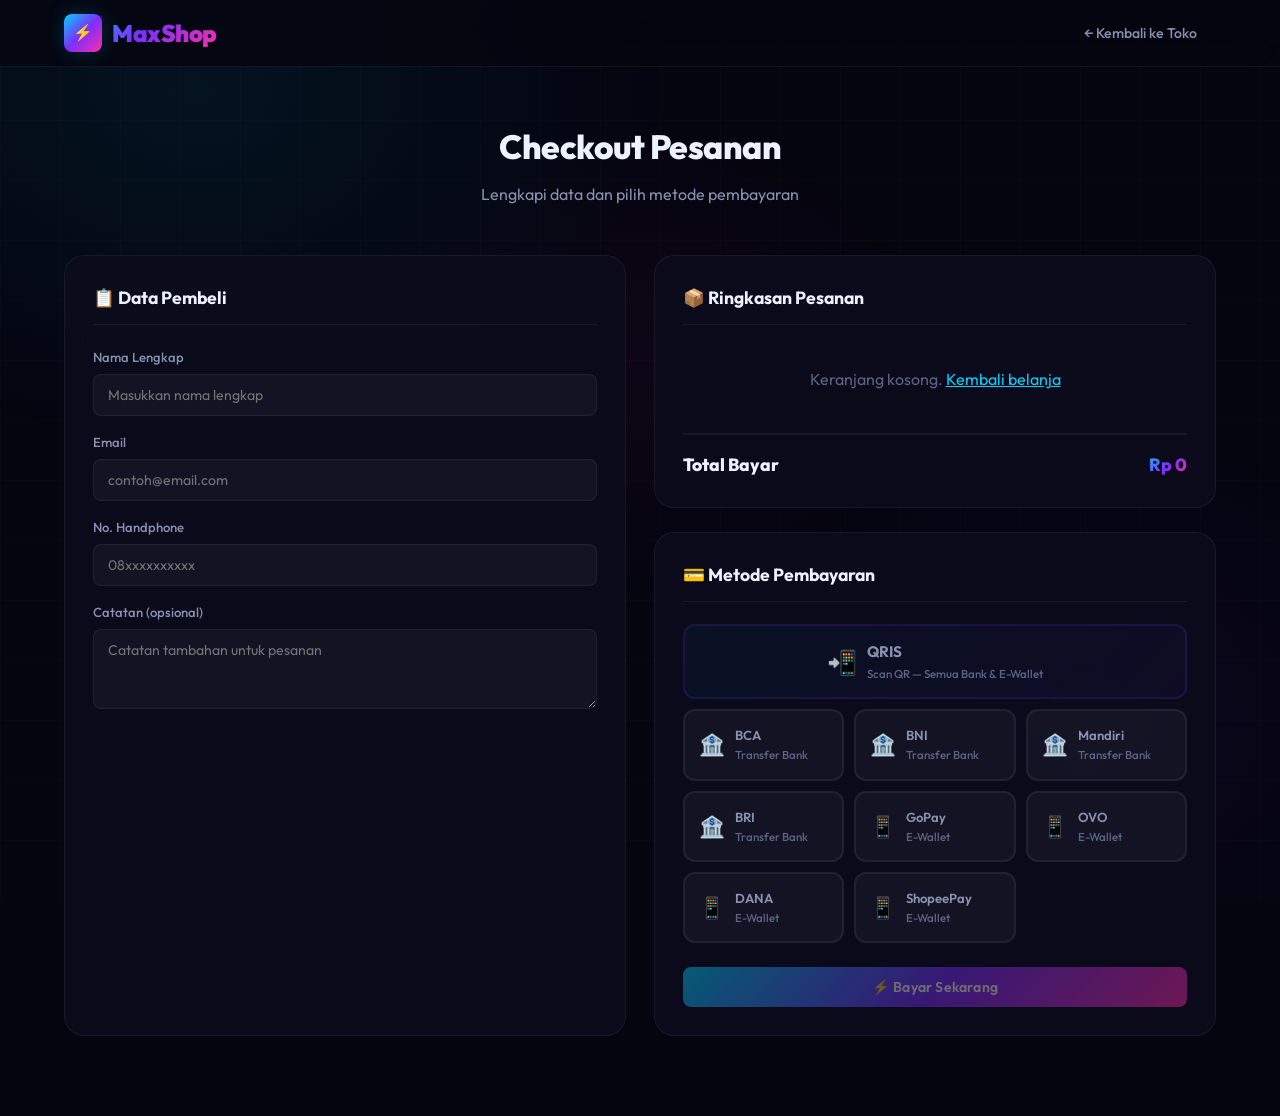
==== checkout.html @ 5875d708 "feat: rebrand to maxshop, upgrade UI, and add QRIS payment" ====
<!DOCTYPE html>
<html lang="id">

<head>
    <meta charset="UTF-8">
    <meta name="viewport" content="width=device-width, initial-scale=1.0">
    <meta name="description" content="Checkout - Selesaikan pembayaranmu dengan aman di MaxShop.">
    <title>Checkout - MaxShop</title>
    <link rel="stylesheet" href="css/style.css">
</head>

<body>

    <!-- NAVBAR -->
    <nav class="navbar">
        <div class="container">
            <a href="index.html" class="navbar-brand">
                <div class="brand-icon">⚡</div>
                MaxShop
            </a>
            <ul class="navbar-links">
                <li><a href="index.html">← Kembali ke Toko</a></li>
            </ul>
        </div>
    </nav>

    <!-- CHECKOUT -->
    <section class="checkout-page">
        <div class="container">
            <div class="section-title">
                <h2>Checkout Pesanan</h2>
                <p>Lengkapi data dan pilih metode pembayaran</p>
            </div>

            <div class="checkout-grid">
                <!-- FORM DATA PEMBELI -->
                <div class="checkout-section">
                    <h3>📋 Data Pembeli</h3>
                    <form id="checkoutForm">
                        <div class="form-group">
                            <label for="buyerName">Nama Lengkap</label>
                            <input type="text" id="buyerName" placeholder="Masukkan nama lengkap" required>
                        </div>
                        <div class="form-group">
                            <label for="buyerEmail">Email</label>
                            <input type="email" id="buyerEmail" placeholder="contoh@email.com" required>
                        </div>
                        <div class="form-group">
                            <label for="buyerPhone">No. Handphone</label>
                            <input type="tel" id="buyerPhone" placeholder="08xxxxxxxxxx" required>
                        </div>
                        <div class="form-group">
                            <label for="buyerAddress">Catatan (opsional)</label>
                            <textarea id="buyerAddress" placeholder="Catatan tambahan untuk pesanan"></textarea>
                        </div>
                    </form>
                </div>

                <!-- RINGKASAN & PAYMENT -->
                <div>
                    <!-- Order Summary -->
                    <div class="checkout-section" style="margin-bottom: 24px;">
                        <h3>📦 Ringkasan Pesanan</h3>
                        <div class="order-summary-items" id="orderSummary"></div>
                        <div class="order-total-row">
                            <span>Total Bayar</span>
                            <span class="total-amount" id="orderTotal">Rp 0</span>
                        </div>
                    </div>

                    <!-- Payment Methods -->
                    <div class="checkout-section">
                        <h3>💳 Metode Pembayaran</h3>
                        <div class="payment-methods" id="paymentMethods">
                            <!-- QRIS -->
                            <div class="payment-method qris-method" data-method="qris" onclick="selectPayment(this)">
                                <span class="pm-icon">📲</span>
                                <div>
                                    <div style="font-weight:700;font-size:0.95rem;">QRIS</div>
                                    <div style="font-size:0.72rem;color:var(--text-muted)">Scan QR — Semua Bank &
                                        E-Wallet</div>
                                </div>
                            </div>
                            <!-- Banks -->
                            <div class="payment-method" data-method="bca" onclick="selectPayment(this)">
                                <span class="pm-icon">🏦</span>
                                <div>
                                    <div style="font-weight:600;">BCA</div>
                                    <div style="font-size:0.72rem;color:var(--text-muted)">Transfer Bank</div>
                                </div>
                            </div>
                            <div class="payment-method" data-method="bni" onclick="selectPayment(this)">
                                <span class="pm-icon">🏦</span>
                                <div>
                                    <div style="font-weight:600;">BNI</div>
                                    <div style="font-size:0.72rem;color:var(--text-muted)">Transfer Bank</div>
                                </div>
                            </div>
                            <div class="payment-method" data-method="mandiri" onclick="selectPayment(this)">
                                <span class="pm-icon">🏦</span>
                                <div>
                                    <div style="font-weight:600;">Mandiri</div>
                                    <div style="font-size:0.72rem;color:var(--text-muted)">Transfer Bank</div>
                                </div>
                            </div>
                            <div class="payment-method" data-method="bri" onclick="selectPayment(this)">
                                <span class="pm-icon">🏦</span>
                                <div>
                                    <div style="font-weight:600;">BRI</div>
                                    <div style="font-size:0.72rem;color:var(--text-muted)">Transfer Bank</div>
                                </div>
                            </div>
                            <!-- E-Wallets -->
                            <div class="payment-method" data-method="gopay" onclick="selectPayment(this)">
                                <span class="pm-icon">📱</span>
                                <div>
                                    <div style="font-weight:600;">GoPay</div>
                                    <div style="font-size:0.72rem;color:var(--text-muted)">E-Wallet</div>
                                </div>
                            </div>
                            <div class="payment-method" data-method="ovo" onclick="selectPayment(this)">
                                <span class="pm-icon">📱</span>
                                <div>
                                    <div style="font-weight:600;">OVO</div>
                                    <div style="font-size:0.72rem;color:var(--text-muted)">E-Wallet</div>
                                </div>
                            </div>
                            <div class="payment-method" data-method="dana" onclick="selectPayment(this)">
                                <span class="pm-icon">📱</span>
                                <div>
                                    <div style="font-weight:600;">DANA</div>
                                    <div style="font-size:0.72rem;color:var(--text-muted)">E-Wallet</div>
                                </div>
                            </div>
                            <div class="payment-method" data-method="shopeepay" onclick="selectPayment(this)">
                                <span class="pm-icon">📱</span>
                                <div>
                                    <div style="font-weight:600;">ShopeePay</div>
                                    <div style="font-size:0.72rem;color:var(--text-muted)">E-Wallet</div>
                                </div>
                            </div>
                        </div>
                        <button class="btn btn-primary" id="payBtn" onclick="processPayment()" disabled>
                            ⚡ Bayar Sekarang
                        </button>
                    </div>
                </div>
            </div>
        </div>
    </section>

    <!-- PAYMENT PROCESSING MODAL -->
    <div class="payment-modal" id="paymentModal">
        <div class="payment-modal-content" id="paymentModalContent"></div>
    </div>

    <!-- TOAST CONTAINER -->
    <div class="toast-container" id="toastContainer"></div>

    <script src="js/app.js"></script>
    <script src="js/payment.js"></script>
</body>

</html>
---- css/style.css ----
@import url('https://fonts.googleapis.com/css2?family=Outfit:wght@300;400;500;600;700;800;900&display=swap');

:root {
  --bg-primary: #050510;
  --bg-secondary: #0c0c1d;
  --bg-card: rgba(12, 12, 29, 0.85);
  --bg-glass: rgba(255, 255, 255, 0.04);
  --bg-glass-hover: rgba(255, 255, 255, 0.08);
  --border-glass: rgba(255, 255, 255, 0.06);
  --border-active: rgba(0, 210, 255, 0.4);
  --text-primary: #eef2ff;
  --text-secondary: #8892b0;
  --text-muted: #5a6484;
  --accent-1: #00d2ff;
  --accent-2: #7b2fff;
  --accent-3: #ff2daa;
  --accent-gradient: linear-gradient(135deg, #00d2ff 0%, #7b2fff 50%, #ff2daa 100%);
  --accent-gradient-2: linear-gradient(135deg, #7b2fff 0%, #ff2daa 100%);
  --accent-glow: rgba(0, 210, 255, 0.25);
  --accent-glow-2: rgba(123, 47, 255, 0.25);
  --success: #00e676;
  --warning: #ffab00;
  --danger: #ff1744;
  --info: #40c4ff;
  --radius: 20px;
  --radius-sm: 12px;
  --radius-xs: 8px;
  --shadow: 0 8px 40px rgba(0, 0, 0, 0.4);
  --shadow-glow: 0 0 40px rgba(0, 210, 255, 0.12), 0 0 80px rgba(123, 47, 255, 0.08);
  --transition: all 0.35s cubic-bezier(0.4, 0, 0.2, 1);
}

*,
*::before,
*::after {
  margin: 0;
  padding: 0;
  box-sizing: border-box;
}

html {
  scroll-behavior: smooth;
}

body {
  font-family: 'Outfit', sans-serif;
  background: var(--bg-primary);
  color: var(--text-primary);
  line-height: 1.6;
  min-height: 100vh;
  overflow-x: hidden;
}

body::before {
  content: '';
  position: fixed;
  top: 0;
  left: 0;
  width: 100%;
  height: 100%;
  background:
    radial-gradient(ellipse 800px 600px at 15% 10%, rgba(0, 210, 255, 0.07) 0%, transparent 60%),
    radial-gradient(ellipse 600px 500px at 85% 80%, rgba(123, 47, 255, 0.06) 0%, transparent 60%),
    radial-gradient(ellipse 500px 400px at 50% 40%, rgba(255, 45, 170, 0.04) 0%, transparent 60%);
  pointer-events: none;
  z-index: 0;
}

/* Subtle grid pattern */
body::after {
  content: '';
  position: fixed;
  top: 0;
  left: 0;
  width: 100%;
  height: 100%;
  background-image:
    linear-gradient(rgba(255, 255, 255, 0.015) 1px, transparent 1px),
    linear-gradient(90deg, rgba(255, 255, 255, 0.015) 1px, transparent 1px);
  background-size: 60px 60px;
  pointer-events: none;
  z-index: 0;
}

/* Scrollbar */
::-webkit-scrollbar {
  width: 5px;
}

::-webkit-scrollbar-track {
  background: var(--bg-primary);
}

::-webkit-scrollbar-thumb {
  background: var(--accent-2);
  border-radius: 10px;
}

/* ===== NAVBAR ===== */
.navbar {
  position: fixed;
  top: 0;
  left: 0;
  right: 0;
  z-index: 1000;
  padding: 14px 0;
  background: rgba(5, 5, 16, 0.8);
  backdrop-filter: blur(24px);
  -webkit-backdrop-filter: blur(24px);
  border-bottom: 1px solid var(--border-glass);
}

.navbar .container {
  display: flex;
  align-items: center;
  justify-content: space-between;
}

.navbar-brand {
  display: flex;
  align-items: center;
  gap: 10px;
  text-decoration: none;
  font-size: 1.5rem;
  font-weight: 900;
  letter-spacing: -0.5px;
  background: var(--accent-gradient);
  -webkit-background-clip: text;
  -webkit-text-fill-color: transparent;
  background-clip: text;
}

.navbar-brand .brand-icon {
  width: 38px;
  height: 38px;
  background: var(--accent-gradient);
  border-radius: var(--radius-xs);
  display: flex;
  align-items: center;
  justify-content: center;
  font-size: 1rem;
  -webkit-text-fill-color: white;
  box-shadow: 0 0 20px rgba(0, 210, 255, 0.2);
}

.navbar-links {
  display: flex;
  align-items: center;
  gap: 6px;
  list-style: none;
}

.navbar-links a {
  text-decoration: none;
  color: var(--text-secondary);
  padding: 8px 18px;
  border-radius: var(--radius-xs);
  font-size: 0.88rem;
  font-weight: 500;
  transition: var(--transition);
  border: 1px solid transparent;
}

.navbar-links a:hover,
.navbar-links a.active {
  color: var(--text-primary);
  background: var(--bg-glass);
  border-color: var(--border-glass);
}

.cart-btn {
  position: relative;
  display: flex;
  align-items: center;
  gap: 6px;
  background: var(--accent-gradient) !important;
  color: white !important;
  padding: 9px 20px !important;
  border-radius: var(--radius-xs) !important;
  cursor: pointer;
  -webkit-text-fill-color: white;
  font-weight: 600 !important;
  border: none !important;
  box-shadow: 0 0 20px rgba(0, 210, 255, 0.15);
}

.cart-btn:hover {
  transform: translateY(-2px);
  box-shadow: var(--shadow-glow);
}

.cart-badge {
  position: absolute;
  top: -7px;
  right: -7px;
  background: var(--danger);
  color: white;
  font-size: 0.65rem;
  font-weight: 700;
  width: 20px;
  height: 20px;
  border-radius: 50%;
  display: flex;
  align-items: center;
  justify-content: center;
  border: 2px solid var(--bg-primary);
}

.menu-toggle {
  display: none;
  background: none;
  border: none;
  color: var(--text-primary);
  font-size: 1.5rem;
  cursor: pointer;
}

/* ===== CONTAINER ===== */
.container {
  max-width: 1200px;
  margin: 0 auto;
  padding: 0 24px;
  position: relative;
  z-index: 1;
}

/* ===== HERO ===== */
.hero {
  padding: 150px 0 90px;
  text-align: center;
  position: relative;
}

.hero::before {
  content: '';
  position: absolute;
  top: 50%;
  left: 50%;
  transform: translate(-50%, -50%);
  width: 600px;
  height: 600px;
  background: radial-gradient(circle, rgba(123, 47, 255, 0.08), transparent 60%);
  pointer-events: none;
}

.hero h1 {
  font-size: 3.4rem;
  font-weight: 900;
  line-height: 1.15;
  margin-bottom: 20px;
  letter-spacing: -1px;
  background: linear-gradient(135deg, #ffffff 0%, #00d2ff 40%, #7b2fff 70%, #ff2daa 100%);
  -webkit-background-clip: text;
  -webkit-text-fill-color: transparent;
  background-clip: text;
}

.hero p {
  font-size: 1.1rem;
  color: var(--text-secondary);
  max-width: 520px;
  margin: 0 auto 36px;
  line-height: 1.7;
}

.hero-badges {
  display: flex;
  justify-content: center;
  gap: 10px;
  flex-wrap: wrap;
}

.badge {
  display: inline-flex;
  align-items: center;
  gap: 6px;
  padding: 8px 16px;
  background: var(--bg-glass);
  border: 1px solid var(--border-glass);
  border-radius: 50px;
  font-size: 0.82rem;
  color: var(--text-secondary);
  backdrop-filter: blur(10px);
  transition: var(--transition);
}

.badge:hover {
  border-color: var(--border-active);
  color: var(--text-primary);
}

.badge .badge-dot {
  width: 7px;
  height: 7px;
  border-radius: 50%;
  background: var(--success);
  animation: pulse-dot 2s infinite;
  box-shadow: 0 0 8px var(--success);
}

@keyframes pulse-dot {

  0%,
  100% {
    opacity: 1;
    transform: scale(1);
  }

  50% {
    opacity: 0.4;
    transform: scale(0.7);
  }
}

/* ===== PRODUCTS GRID ===== */
.section-title {
  text-align: center;
  margin-bottom: 48px;
}

.section-title h2 {
  font-size: 2.1rem;
  font-weight: 800;
  margin-bottom: 8px;
  letter-spacing: -0.5px;
}

.section-title p {
  color: var(--text-secondary);
  font-size: 1rem;
}

.products-grid {
  display: grid;
  grid-template-columns: repeat(auto-fill, minmax(270px, 1fr));
  gap: 20px;
  padding-bottom: 80px;
}

.product-card {
  background: var(--bg-card);
  border: 1px solid var(--border-glass);
  border-radius: var(--radius);
  overflow: hidden;
  backdrop-filter: blur(12px);
  transition: var(--transition);
  position: relative;
}

.product-card::before {
  content: '';
  position: absolute;
  top: 0;
  left: 0;
  right: 0;
  height: 2px;
  background: var(--accent-gradient);
  opacity: 0;
  transition: var(--transition);
}

.product-card:hover {
  transform: translateY(-8px);
  box-shadow: var(--shadow-glow);
  border-color: rgba(0, 210, 255, 0.15);
}

.product-card:hover::before {
  opacity: 1;
}

.product-card .product-img-wrap {
  position: relative;
  width: 100%;
  height: 180px;
  display: flex;
  align-items: center;
  justify-content: center;
  background: linear-gradient(180deg, rgba(12, 12, 29, 0.6), rgba(5, 5, 16, 0.9));
  border-bottom: 1px solid var(--border-glass);
  overflow: hidden;
}

.product-card .product-img {
  width: 72px;
  height: 72px;
  object-fit: contain;
  filter: drop-shadow(0 4px 24px rgba(0, 210, 255, 0.15));
  transition: var(--transition);
}

.product-card:hover .product-img {
  transform: scale(1.15) rotate(3deg);
}

.product-duration-badge {
  position: absolute;
  top: 12px;
  right: 12px;
  background: var(--accent-gradient);
  color: white;
  font-size: 0.7rem;
  font-weight: 700;
  padding: 4px 12px;
  border-radius: 50px;
  letter-spacing: 0.3px;
  box-shadow: 0 0 12px rgba(0, 210, 255, 0.2);
}

.product-card .product-info {
  padding: 20px;
}

.product-card .product-name {
  font-size: 1.05rem;
  font-weight: 700;
  margin-bottom: 6px;
}

.product-card .product-desc {
  font-size: 0.82rem;
  color: var(--text-secondary);
  margin-bottom: 14px;
  display: -webkit-box;
  -webkit-line-clamp: 2;
  line-clamp: 2;
  -webkit-box-orient: vertical;
  overflow: hidden;
}

.product-card .product-meta {
  display: flex;
  align-items: center;
  justify-content: space-between;
  margin-bottom: 14px;
}

.product-card .product-price {
  font-size: 1.2rem;
  font-weight: 800;
  background: var(--accent-gradient);
  -webkit-background-clip: text;
  -webkit-text-fill-color: transparent;
  background-clip: text;
}

.product-card .product-stock {
  font-size: 0.75rem;
  color: var(--text-muted);
  padding: 4px 10px;
  background: var(--bg-glass);
  border-radius: 50px;
  border: 1px solid var(--border-glass);
}

.product-card .product-stock.out {
  color: var(--danger);
  background: rgba(255, 23, 68, 0.08);
  border-color: rgba(255, 23, 68, 0.15);
}

/* ===== BUTTONS ===== */
.btn {
  display: inline-flex;
  align-items: center;
  justify-content: center;
  gap: 8px;
  padding: 11px 22px;
  border: none;
  border-radius: var(--radius-xs);
  font-family: 'Outfit', sans-serif;
  font-size: 0.88rem;
  font-weight: 600;
  cursor: pointer;
  transition: var(--transition);
  text-decoration: none;
  letter-spacing: 0.2px;
}

.btn-primary {
  background: var(--accent-gradient);
  color: white;
  width: 100%;
  box-shadow: 0 4px 20px rgba(0, 210, 255, 0.15);
}

.btn-primary:hover {
  transform: translateY(-2px);
  box-shadow: var(--shadow-glow);
}

.btn-primary:disabled {
  opacity: 0.4;
  cursor: not-allowed;
  transform: none;
  box-shadow: none;
}

.btn-secondary {
  background: var(--bg-glass);
  border: 1px solid var(--border-glass);
  color: var(--text-primary);
}

.btn-secondary:hover {
  background: var(--bg-glass-hover);
  border-color: var(--border-active);
}

.btn-success {
  background: var(--success);
  color: #0a0e1a;
  font-weight: 700;
}

.btn-danger {
  background: var(--danger);
  color: white;
}

.btn-warning {
  background: var(--warning);
  color: #111;
}

.btn-sm {
  padding: 6px 14px;
  font-size: 0.78rem;
}

/* ===== CART SIDEBAR ===== */
.cart-overlay {
  position: fixed;
  top: 0;
  left: 0;
  right: 0;
  bottom: 0;
  background: rgba(0, 0, 0, 0.7);
  z-index: 2000;
  opacity: 0;
  visibility: hidden;
  transition: var(--transition);
}

.cart-overlay.open {
  opacity: 1;
  visibility: visible;
}

.cart-sidebar {
  position: fixed;
  top: 0;
  right: -420px;
  width: 400px;
  max-width: 92vw;
  height: 100vh;
  background: var(--bg-secondary);
  border-left: 1px solid var(--border-glass);
  z-index: 2001;
  display: flex;
  flex-direction: column;
  transition: right 0.4s cubic-bezier(0.4, 0, 0.2, 1);
}

.cart-sidebar.open {
  right: 0;
}

.cart-header {
  display: flex;
  align-items: center;
  justify-content: space-between;
  padding: 22px 24px;
  border-bottom: 1px solid var(--border-glass);
}

.cart-header h3 {
  font-size: 1.15rem;
  font-weight: 700;
}

.cart-close {
  background: var(--bg-glass);
  border: 1px solid var(--border-glass);
  color: var(--text-secondary);
  font-size: 1.1rem;
  cursor: pointer;
  transition: var(--transition);
  width: 32px;
  height: 32px;
  border-radius: 50%;
  display: flex;
  align-items: center;
  justify-content: center;
}

.cart-close:hover {
  color: var(--danger);
  border-color: rgba(255, 23, 68, 0.3);
}

.cart-items {
  flex: 1;
  overflow-y: auto;
  padding: 16px 24px;
}

.cart-empty {
  text-align: center;
  padding: 48px 0;
  color: var(--text-muted);
}

.cart-empty .empty-icon {
  font-size: 3rem;
  margin-bottom: 12px;
}

.cart-item {
  display: flex;
  gap: 14px;
  padding: 16px 0;
  border-bottom: 1px solid var(--border-glass);
  animation: fadeIn 0.3s ease;
}

@keyframes fadeIn {
  from {
    opacity: 0;
    transform: translateY(10px);
  }

  to {
    opacity: 1;
    transform: translateY(0);
  }
}

.cart-item-img {
  width: 56px;
  height: 56px;
  border-radius: var(--radius-xs);
  object-fit: contain;
  flex-shrink: 0;
  background: var(--bg-glass);
  padding: 8px;
  border: 1px solid var(--border-glass);
}

.cart-item-info {
  flex: 1;
}

.cart-item-name {
  font-size: 0.88rem;
  font-weight: 600;
  margin-bottom: 3px;
}

.cart-item-price {
  font-size: 0.82rem;
  color: var(--accent-1);
  font-weight: 700;
}

.cart-item-qty {
  display: flex;
  align-items: center;
  gap: 8px;
  margin-top: 8px;
}

.qty-btn {
  width: 28px;
  height: 28px;
  border: 1px solid var(--border-glass);
  background: var(--bg-glass);
  color: var(--text-primary);
  border-radius: var(--radius-xs);
  cursor: pointer;
  display: flex;
  align-items: center;
  justify-content: center;
  font-size: 0.85rem;
  transition: var(--transition);
}

.qty-btn:hover {
  background: var(--bg-glass-hover);
  border-color: var(--border-active);
}

.cart-item-qty span {
  font-size: 0.88rem;
  font-weight: 600;
  min-width: 24px;
  text-align: center;
}

.cart-item-remove {
  background: none;
  border: none;
  color: var(--danger);
  cursor: pointer;
  font-size: 0.78rem;
  margin-top: 4px;
  transition: var(--transition);
}

.cart-item-remove:hover {
  text-decoration: underline;
}

.cart-footer {
  padding: 24px;
  border-top: 1px solid var(--border-glass);
}

.cart-total {
  display: flex;
  justify-content: space-between;
  font-size: 1.1rem;
  font-weight: 700;
  margin-bottom: 16px;
}

.cart-total .total-price {
  background: var(--accent-gradient);
  -webkit-background-clip: text;
  -webkit-text-fill-color: transparent;
  background-clip: text;
}

/* ===== CHECKOUT PAGE ===== */
.checkout-page {
  padding: 120px 0 80px;
}

.checkout-grid {
  display: grid;
  grid-template-columns: 1fr 1fr;
  gap: 28px;
}

.checkout-section {
  background: var(--bg-card);
  border: 1px solid var(--border-glass);
  border-radius: var(--radius);
  padding: 28px;
  backdrop-filter: blur(12px);
}

.checkout-section h3 {
  font-size: 1.1rem;
  font-weight: 700;
  margin-bottom: 22px;
  padding-bottom: 12px;
  border-bottom: 1px solid var(--border-glass);
}

.form-group {
  margin-bottom: 16px;
}

.form-group label {
  display: block;
  font-size: 0.82rem;
  font-weight: 500;
  color: var(--text-secondary);
  margin-bottom: 6px;
}

.form-group input,
.form-group textarea,
.form-group select {
  width: 100%;
  padding: 11px 14px;
  background: var(--bg-glass);
  border: 1px solid var(--border-glass);
  border-radius: var(--radius-xs);
  color: var(--text-primary);
  font-family: 'Outfit', sans-serif;
  font-size: 0.88rem;
  transition: var(--transition);
}

.form-group input:focus,
.form-group textarea:focus,
.form-group select:focus {
  outline: none;
  border-color: var(--accent-1);
  box-shadow: 0 0 0 3px var(--accent-glow);
}

.form-group textarea {
  resize: vertical;
  min-height: 80px;
}

/* Order Summary */
.order-summary-items {
  margin-bottom: 20px;
}

.order-item {
  display: flex;
  justify-content: space-between;
  padding: 10px 0;
  border-bottom: 1px solid var(--border-glass);
  font-size: 0.88rem;
}

.order-item:last-child {
  border-bottom: none;
}

.order-item .item-name {
  color: var(--text-secondary);
}

.order-item .item-price {
  font-weight: 600;
}

.order-total-row {
  display: flex;
  justify-content: space-between;
  padding: 16px 0 0;
  border-top: 2px solid var(--border-glass);
  font-size: 1.1rem;
  font-weight: 800;
}

.order-total-row .total-amount {
  background: var(--accent-gradient);
  -webkit-background-clip: text;
  -webkit-text-fill-color: transparent;
  background-clip: text;
}

/* Payment Methods */
.payment-methods {
  display: grid;
  grid-template-columns: 1fr 1fr 1fr;
  gap: 10px;
  margin-bottom: 24px;
}

.payment-method {
  display: flex;
  align-items: center;
  gap: 10px;
  padding: 14px;
  background: var(--bg-glass);
  border: 2px solid var(--border-glass);
  border-radius: var(--radius-sm);
  cursor: pointer;
  transition: var(--transition);
  font-size: 0.82rem;
  font-weight: 500;
  color: var(--text-secondary);
}

.payment-method:hover {
  border-color: rgba(0, 210, 255, 0.2);
  color: var(--text-primary);
  background: var(--bg-glass-hover);
}

.payment-method.selected {
  border-color: var(--accent-1);
  background: rgba(0, 210, 255, 0.06);
  color: var(--text-primary);
  box-shadow: 0 0 20px rgba(0, 210, 255, 0.1);
}

.payment-method .pm-icon {
  font-size: 1.3rem;
}

.payment-method.qris-method {
  grid-column: 1 / -1;
  justify-content: center;
  background: linear-gradient(135deg, rgba(0, 210, 255, 0.04), rgba(123, 47, 255, 0.04));
  border-color: rgba(123, 47, 255, 0.15);
}

.payment-method.qris-method .pm-icon {
  font-size: 1.5rem;
}

/* Payment Modal */
.payment-modal {
  position: fixed;
  top: 0;
  left: 0;
  right: 0;
  bottom: 0;
  background: rgba(0, 0, 0, 0.85);
  backdrop-filter: blur(12px);
  z-index: 3000;
  display: none;
  align-items: center;
  justify-content: center;
}

.payment-modal.show {
  display: flex;
}

.payment-modal-content {
  background: var(--bg-secondary);
  border: 1px solid var(--border-glass);
  border-radius: var(--radius);
  padding: 40px;
  text-align: center;
  max-width: 520px;
  width: 92%;
  max-height: 90vh;
  overflow-y: auto;
  animation: modalIn 0.4s ease;
}

@keyframes modalIn {
  from {
    opacity: 0;
    transform: scale(0.92) translateY(20px);
  }

  to {
    opacity: 1;
    transform: scale(1) translateY(0);
  }
}

.payment-modal-content .modal-icon {
  font-size: 4rem;
  margin-bottom: 20px;
}

.payment-modal-content h3 {
  font-size: 1.3rem;
  margin-bottom: 8px;
}

.payment-modal-content p {
  color: var(--text-secondary);
  margin-bottom: 24px;
}

.spinner {
  width: 48px;
  height: 48px;
  border: 4px solid var(--border-glass);
  border-top-color: var(--accent-1);
  border-radius: 50%;
  animation: spin 0.8s linear infinite;
  margin: 0 auto 20px;
}

@keyframes spin {
  to {
    transform: rotate(360deg);
  }
}

/* ===== ADMIN LOGIN ===== */
.login-page {
  min-height: 100vh;
  display: flex;
  align-items: center;
  justify-content: center;
  padding: 24px;
}

.login-card {
  background: var(--bg-card);
  border: 1px solid var(--border-glass);
  border-radius: var(--radius);
  padding: 44px;
  max-width: 420px;
  width: 100%;
  backdrop-filter: blur(24px);
  box-shadow: var(--shadow);
  position: relative;
  overflow: hidden;
}

.login-card::before {
  content: '';
  position: absolute;
  top: 0;
  left: 0;
  right: 0;
  height: 3px;
  background: var(--accent-gradient);
}

.login-card .login-header {
  text-align: center;
  margin-bottom: 32px;
}

.login-card .login-icon {
  width: 64px;
  height: 64px;
  background: var(--accent-gradient);
  border-radius: var(--radius-sm);
  display: flex;
  align-items: center;
  justify-content: center;
  font-size: 1.8rem;
  margin: 0 auto 16px;
  box-shadow: 0 0 30px rgba(0, 210, 255, 0.2);
}

.login-card h2 {
  font-size: 1.5rem;
  font-weight: 800;
}

.login-card .login-sub {
  color: var(--text-secondary);
  font-size: 0.88rem;
  margin-top: 4px;
}

.login-error {
  background: rgba(255, 23, 68, 0.08);
  border: 1px solid rgba(255, 23, 68, 0.25);
  color: var(--danger);
  padding: 10px 14px;
  border-radius: var(--radius-xs);
  font-size: 0.82rem;
  margin-bottom: 16px;
  display: none;
}

/* ===== ADMIN DASHBOARD ===== */
.admin-layout {
  display: flex;
  min-height: 100vh;
}

.admin-sidebar {
  width: 260px;
  background: var(--bg-secondary);
  border-right: 1px solid var(--border-glass);
  padding: 24px 0;
  position: fixed;
  top: 0;
  left: 0;
  bottom: 0;
  z-index: 100;
  display: flex;
  flex-direction: column;
}

.admin-sidebar .sidebar-brand {
  display: flex;
  align-items: center;
  gap: 10px;
  padding: 0 24px 24px;
  border-bottom: 1px solid var(--border-glass);
  text-decoration: none;
}

.admin-sidebar .sidebar-brand .brand-icon {
  width: 36px;
  height: 36px;
  background: var(--accent-gradient);
  border-radius: var(--radius-xs);
  display: flex;
  align-items: center;
  justify-content: center;
  font-size: 1rem;
  box-shadow: 0 0 16px rgba(0, 210, 255, 0.15);
}

.admin-sidebar .sidebar-brand span {
  font-size: 1.1rem;
  font-weight: 800;
  color: var(--text-primary);
}

.sidebar-nav {
  flex: 1;
  padding: 16px 12px;
  list-style: none;
}

.sidebar-nav li a {
  display: flex;
  align-items: center;
  gap: 10px;
  padding: 11px 16px;
  color: var(--text-secondary);
  text-decoration: none;
  font-size: 0.88rem;
  font-weight: 500;
  border-radius: var(--radius-sm);
  transition: var(--transition);
  margin-bottom: 3px;
  border: 1px solid transparent;
}

.sidebar-nav li a:hover,
.sidebar-nav li a.active {
  color: var(--text-primary);
  background: var(--bg-glass);
}

.sidebar-nav li a.active {
  background: rgba(0, 210, 255, 0.06);
  color: var(--accent-1);
  border-color: rgba(0, 210, 255, 0.12);
}

.sidebar-nav li a .nav-icon {
  font-size: 1.05rem;
  width: 24px;
  text-align: center;
}

.sidebar-footer {
  padding: 16px 24px;
  border-top: 1px solid var(--border-glass);
}

.admin-main {
  flex: 1;
  margin-left: 260px;
  padding: 32px;
  position: relative;
  z-index: 1;
}

.admin-header {
  display: flex;
  align-items: center;
  justify-content: space-between;
  margin-bottom: 32px;
}

.admin-header h1 {
  font-size: 1.6rem;
  font-weight: 800;
  letter-spacing: -0.3px;
}

.admin-header .admin-user {
  display: flex;
  align-items: center;
  gap: 10px;
  color: var(--text-secondary);
  font-size: 0.88rem;
}

.admin-header .admin-avatar {
  width: 36px;
  height: 36px;
  background: var(--accent-gradient);
  border-radius: 50%;
  display: flex;
  align-items: center;
  justify-content: center;
  font-size: 0.88rem;
  color: white;
  font-weight: 700;
  box-shadow: 0 0 16px rgba(0, 210, 255, 0.15);
}

/* Stats Cards */
.stats-grid {
  display: grid;
  grid-template-columns: repeat(auto-fit, minmax(220px, 1fr));
  gap: 16px;
  margin-bottom: 28px;
}

.stat-card {
  background: var(--bg-card);
  border: 1px solid var(--border-glass);
  border-radius: var(--radius);
  padding: 24px;
  backdrop-filter: blur(12px);
  transition: var(--transition);
  position: relative;
  overflow: hidden;
}

.stat-card::after {
  content: '';
  position: absolute;
  bottom: 0;
  left: 0;
  right: 0;
  height: 2px;
  background: var(--accent-gradient);
  opacity: 0;
  transition: var(--transition);
}

.stat-card:hover {
  transform: translateY(-4px);
  box-shadow: var(--shadow-glow);
}

.stat-card:hover::after {
  opacity: 1;
}

.stat-card .stat-icon {
  width: 44px;
  height: 44px;
  border-radius: var(--radius-sm);
  display: flex;
  align-items: center;
  justify-content: center;
  font-size: 1.2rem;
  margin-bottom: 14px;
}

.stat-card .stat-icon.blue {
  background: rgba(0, 210, 255, 0.1);
}

.stat-card .stat-icon.green {
  background: rgba(0, 230, 118, 0.1);
}

.stat-card .stat-icon.purple {
  background: rgba(123, 47, 255, 0.1);
}

.stat-card .stat-icon.yellow {
  background: rgba(255, 171, 0, 0.1);
}

.stat-card .stat-value {
  font-size: 1.8rem;
  font-weight: 900;
  margin-bottom: 4px;
  letter-spacing: -0.5px;
}

.stat-card .stat-label {
  font-size: 0.82rem;
  color: var(--text-secondary);
}

/* Admin Section / Table */
.admin-section {
  background: var(--bg-card);
  border: 1px solid var(--border-glass);
  border-radius: var(--radius);
  padding: 24px;
  backdrop-filter: blur(12px);
  margin-bottom: 24px;
}

.admin-section-header {
  display: flex;
  align-items: center;
  justify-content: space-between;
  margin-bottom: 20px;
}

.admin-section-header h3 {
  font-size: 1.05rem;
  font-weight: 700;
}

.admin-table {
  width: 100%;
  border-collapse: collapse;
}

.admin-table th,
.admin-table td {
  text-align: left;
  padding: 12px 14px;
  border-bottom: 1px solid var(--border-glass);
  font-size: 0.88rem;
}

.admin-table th {
  color: var(--text-muted);
  font-weight: 600;
  font-size: 0.75rem;
  text-transform: uppercase;
  letter-spacing: 0.8px;
}

.admin-table tbody tr {
  transition: var(--transition);
}

.admin-table tbody tr:hover {
  background: var(--bg-glass);
}

.admin-table .product-cell {
  display: flex;
  align-items: center;
  gap: 12px;
}

.admin-table .product-thumb {
  width: 40px;
  height: 40px;
  border-radius: var(--radius-xs);
  object-fit: contain;
  background: var(--bg-glass);
  padding: 4px;
  border: 1px solid var(--border-glass);
}

.status-badge {
  display: inline-flex;
  padding: 4px 12px;
  border-radius: 50px;
  font-size: 0.72rem;
  font-weight: 600;
  letter-spacing: 0.3px;
}

.status-badge.paid {
  background: rgba(0, 230, 118, 0.08);
  color: var(--success);
}

.status-badge.pending {
  background: rgba(255, 171, 0, 0.08);
  color: var(--warning);
}

.status-badge.cancelled {
  background: rgba(255, 23, 68, 0.08);
  color: var(--danger);
}

.action-btns {
  display: flex;
  gap: 6px;
}

.action-btn {
  width: 32px;
  height: 32px;
  border: 1px solid var(--border-glass);
  background: var(--bg-glass);
  color: var(--text-secondary);
  border-radius: var(--radius-xs);
  cursor: pointer;
  display: flex;
  align-items: center;
  justify-content: center;
  font-size: 0.82rem;
  transition: var(--transition);
}

.action-btn:hover {
  color: var(--text-primary);
  background: var(--bg-glass-hover);
}

.action-btn.delete:hover {
  color: var(--danger);
  border-color: rgba(255, 23, 68, 0.3);
}

/* Admin Modal */
.admin-modal {
  position: fixed;
  top: 0;
  left: 0;
  right: 0;
  bottom: 0;
  background: rgba(0, 0, 0, 0.8);
  backdrop-filter: blur(10px);
  z-index: 5000;
  display: none;
  align-items: center;
  justify-content: center;
}

.admin-modal.show {
  display: flex;
}

.admin-modal-content {
  background: var(--bg-secondary);
  border: 1px solid var(--border-glass);
  border-radius: var(--radius);
  padding: 32px;
  max-width: 520px;
  width: 92%;
  max-height: 90vh;
  overflow-y: auto;
  animation: modalIn 0.3s ease;
}

.admin-modal-content h3 {
  font-size: 1.15rem;
  font-weight: 700;
  margin-bottom: 24px;
}

.modal-actions {
  display: flex;
  gap: 12px;
  justify-content: flex-end;
  margin-top: 24px;
}

/* Admin Panels (Tabs) */
.admin-panel {
  display: none;
}

.admin-panel.active {
  display: block;
  animation: fadeIn 0.3s ease;
}

/* ===== FOOTER ===== */
.footer {
  padding: 40px 0;
  border-top: 1px solid var(--border-glass);
  text-align: center;
  color: var(--text-muted);
  font-size: 0.82rem;
  position: relative;
  z-index: 1;
}

.footer a {
  color: var(--accent-1);
  text-decoration: none;
}

/* ===== TOAST ===== */
.toast-container {
  position: fixed;
  top: 80px;
  right: 24px;
  z-index: 9999;
  display: flex;
  flex-direction: column;
  gap: 8px;
}

.toast {
  background: var(--bg-secondary);
  border: 1px solid var(--border-glass);
  border-radius: var(--radius-sm);
  padding: 14px 20px;
  display: flex;
  align-items: center;
  gap: 10px;
  min-width: 280px;
  box-shadow: var(--shadow);
  animation: toastIn 0.4s ease, toastOut 0.4s ease 2.6s forwards;
  font-size: 0.88rem;
}

.toast.success {
  border-left: 3px solid var(--success);
}

.toast.error {
  border-left: 3px solid var(--danger);
}

.toast.info {
  border-left: 3px solid var(--info);
}

@keyframes toastIn {
  from {
    opacity: 0;
    transform: translateX(100px);
  }

  to {
    opacity: 1;
    transform: translateX(0);
  }
}

@keyframes toastOut {
  from {
    opacity: 1;
    transform: translateX(0);
  }

  to {
    opacity: 0;
    transform: translateX(100px);
  }
}

/* ===== RESPONSIVE ===== */
@media (max-width: 768px) {
  .hero h1 {
    font-size: 2.2rem;
  }

  .checkout-grid {
    grid-template-columns: 1fr;
  }

  .payment-methods {
    grid-template-columns: 1fr 1fr;
  }

  .navbar-links {
    display: none;
    position: absolute;
    top: 100%;
    left: 0;
    right: 0;
    background: var(--bg-secondary);
    flex-direction: column;
    padding: 16px;
    border-bottom: 1px solid var(--border-glass);
  }

  .navbar-links.open {
    display: flex;
  }

  .menu-toggle {
    display: block;
  }

  .admin-sidebar {
    transform: translateX(-100%);
    transition: transform 0.3s ease;
  }

  .admin-sidebar.open {
    transform: translateX(0);
  }

  .admin-main {
    margin-left: 0;
    padding: 20px;
  }

  .stats-grid {
    grid-template-columns: 1fr 1fr;
  }

  .admin-table {
    font-size: 0.78rem;
  }

  .admin-table th,
  .admin-table td {
    padding: 8px 10px;
  }
}

@media (max-width: 480px) {
  .stats-grid {
    grid-template-columns: 1fr;
  }

  .products-grid {
    grid-template-columns: 1fr;
  }

  .payment-methods {
    grid-template-columns: 1fr;
  }
}
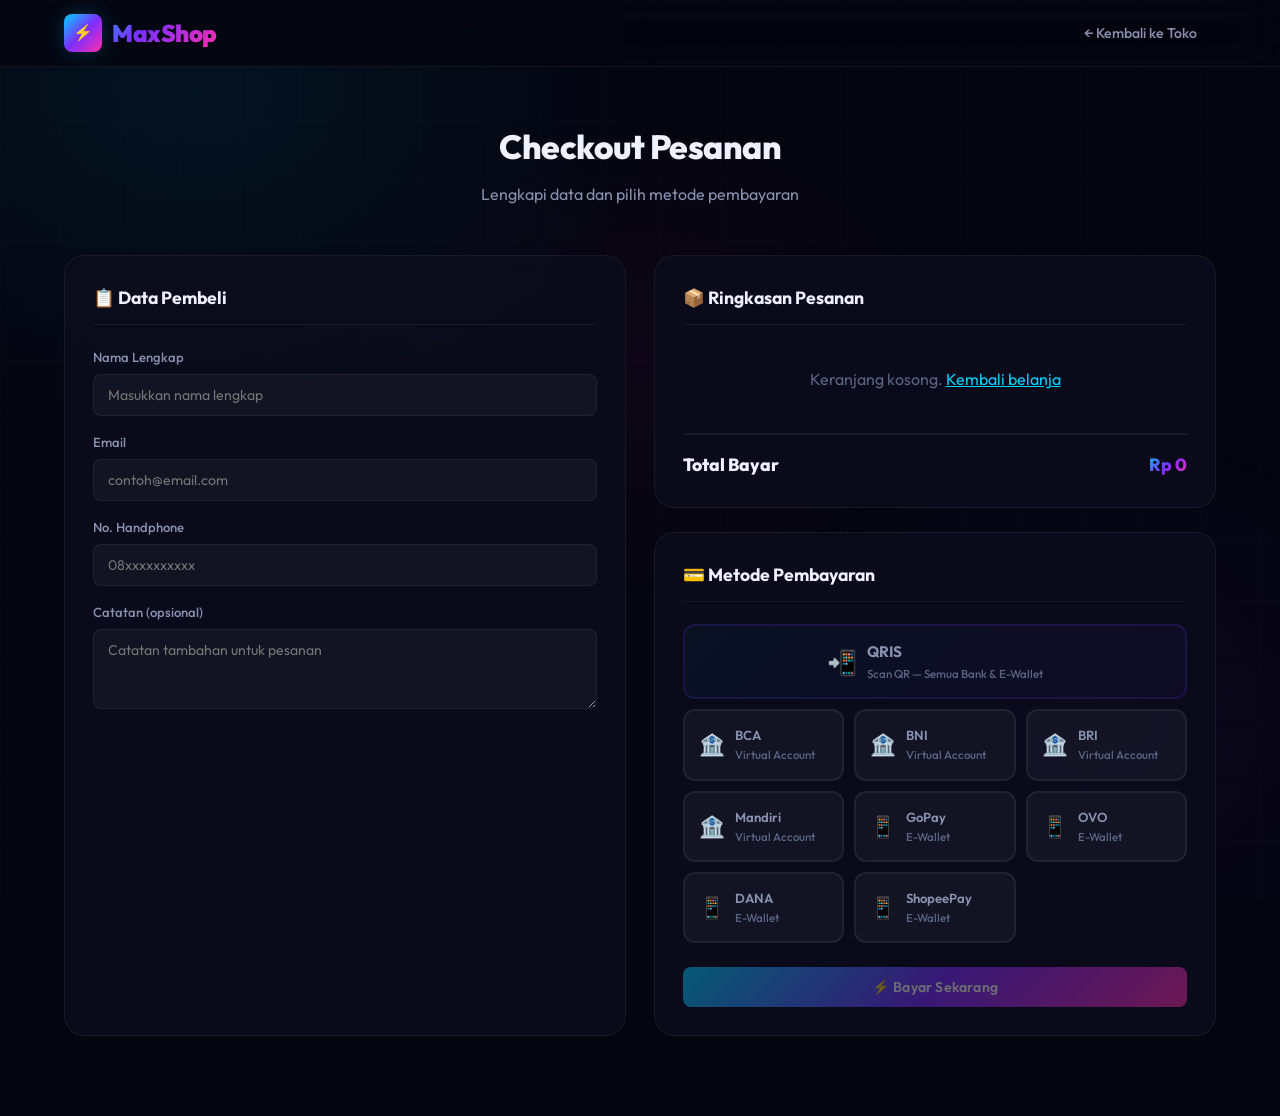
==== commit 142384d4: "feat: integrate TokoPay payment gateway API (QRIS, VA, E-Wallet)" ====
--- a/checkout.html
+++ b/checkout.html
@@ -72,8 +72,9 @@
                     <div class="checkout-section">
                         <h3>💳 Metode Pembayaran</h3>
                         <div class="payment-methods" id="paymentMethods">
-                            <!-- QRIS -->
-                            <div class="payment-method qris-method" data-method="qris" onclick="selectPayment(this)">
+                            <!-- QRIS (TokoPay: QRISREALTIME) -->
+                            <div class="payment-method qris-method" data-method="QRISREALTIME"
+                                onclick="selectPayment(this)">
                                 <span class="pm-icon">📲</span>
                                 <div>
                                     <div style="font-weight:700;font-size:0.95rem;">QRIS</div>
@@ -81,58 +82,58 @@
                                         E-Wallet</div>
                                 </div>
                             </div>
-                            <!-- Banks -->
-                            <div class="payment-method" data-method="bca" onclick="selectPayment(this)">
+                            <!-- Virtual Account Banks -->
+                            <div class="payment-method" data-method="BCAVA" onclick="selectPayment(this)">
                                 <span class="pm-icon">🏦</span>
                                 <div>
                                     <div style="font-weight:600;">BCA</div>
-                                    <div style="font-size:0.72rem;color:var(--text-muted)">Transfer Bank</div>
+                                    <div style="font-size:0.72rem;color:var(--text-muted)">Virtual Account</div>
                                 </div>
                             </div>
-                            <div class="payment-method" data-method="bni" onclick="selectPayment(this)">
+                            <div class="payment-method" data-method="BNIVA" onclick="selectPayment(this)">
                                 <span class="pm-icon">🏦</span>
                                 <div>
                                     <div style="font-weight:600;">BNI</div>
-                                    <div style="font-size:0.72rem;color:var(--text-muted)">Transfer Bank</div>
+                                    <div style="font-size:0.72rem;color:var(--text-muted)">Virtual Account</div>
                                 </div>
                             </div>
-                            <div class="payment-method" data-method="mandiri" onclick="selectPayment(this)">
+                            <div class="payment-method" data-method="BRIVA" onclick="selectPayment(this)">
+                                <span class="pm-icon">🏦</span>
+                                <div>
+                                    <div style="font-weight:600;">BRI</div>
+                                    <div style="font-size:0.72rem;color:var(--text-muted)">Virtual Account</div>
+                                </div>
+                            </div>
+                            <div class="payment-method" data-method="MANDIRIVA" onclick="selectPayment(this)">
                                 <span class="pm-icon">🏦</span>
                                 <div>
                                     <div style="font-weight:600;">Mandiri</div>
-                                    <div style="font-size:0.72rem;color:var(--text-muted)">Transfer Bank</div>
-                                </div>
-                            </div>
-                            <div class="payment-method" data-method="bri" onclick="selectPayment(this)">
-                                <span class="pm-icon">🏦</span>
-                                <div>
-                                    <div style="font-weight:600;">BRI</div>
-                                    <div style="font-size:0.72rem;color:var(--text-muted)">Transfer Bank</div>
+                                    <div style="font-size:0.72rem;color:var(--text-muted)">Virtual Account</div>
                                 </div>
                             </div>
                             <!-- E-Wallets -->
-                            <div class="payment-method" data-method="gopay" onclick="selectPayment(this)">
+                            <div class="payment-method" data-method="GOPAY" onclick="selectPayment(this)">
                                 <span class="pm-icon">📱</span>
                                 <div>
                                     <div style="font-weight:600;">GoPay</div>
                                     <div style="font-size:0.72rem;color:var(--text-muted)">E-Wallet</div>
                                 </div>
                             </div>
-                            <div class="payment-method" data-method="ovo" onclick="selectPayment(this)">
+                            <div class="payment-method" data-method="OVO" onclick="selectPayment(this)">
                                 <span class="pm-icon">📱</span>
                                 <div>
                                     <div style="font-weight:600;">OVO</div>
                                     <div style="font-size:0.72rem;color:var(--text-muted)">E-Wallet</div>
                                 </div>
                             </div>
-                            <div class="payment-method" data-method="dana" onclick="selectPayment(this)">
+                            <div class="payment-method" data-method="DANA" onclick="selectPayment(this)">
                                 <span class="pm-icon">📱</span>
                                 <div>
                                     <div style="font-weight:600;">DANA</div>
                                     <div style="font-size:0.72rem;color:var(--text-muted)">E-Wallet</div>
                                 </div>
                             </div>
-                            <div class="payment-method" data-method="shopeepay" onclick="selectPayment(this)">
+                            <div class="payment-method" data-method="SHOPEEPAY" onclick="selectPayment(this)">
                                 <span class="pm-icon">📱</span>
                                 <div>
                                     <div style="font-weight:600;">ShopeePay</div>
